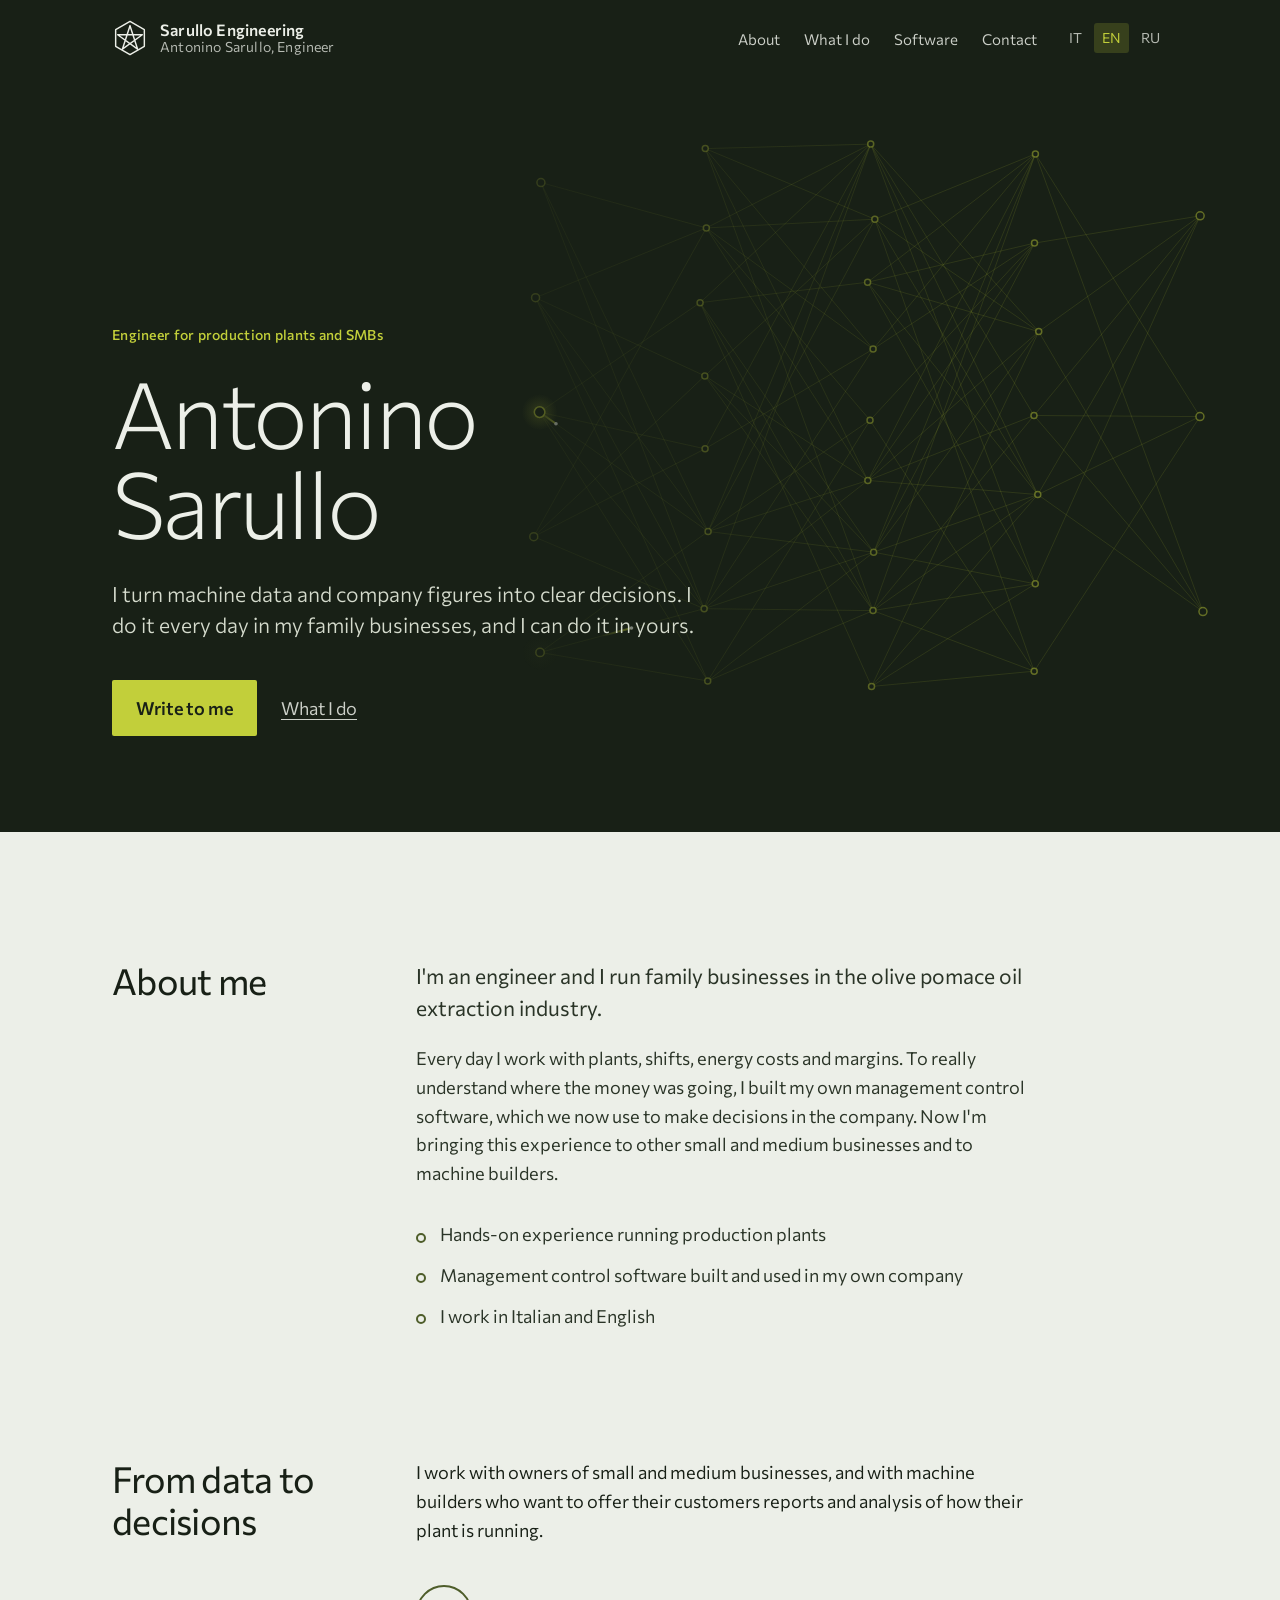
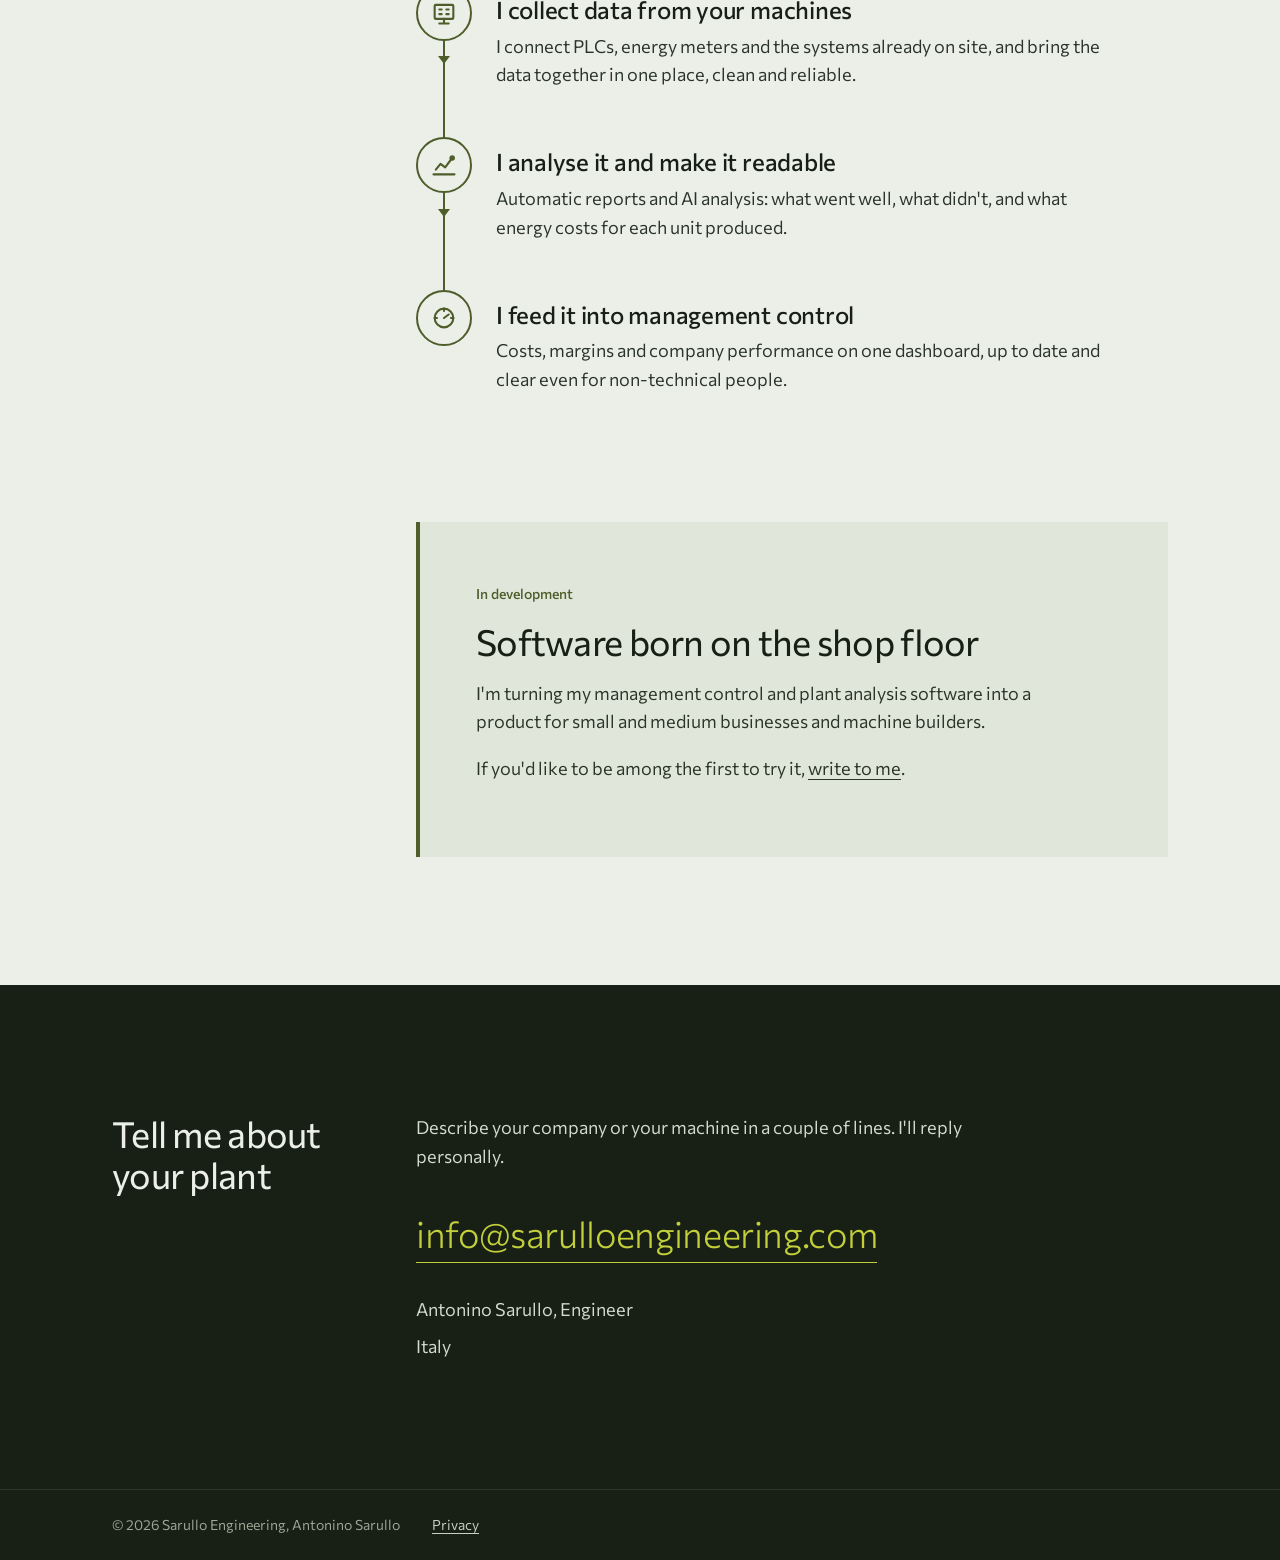
==== index.html @ ed88545b "Struttura iniziale del sito trilingue (it/en/ru) HTML, CSS e JS puri: home a pagina unica e privacy " ====
<!doctype html>
<html lang="en">
<head>
  <meta charset="utf-8">
  <meta name="viewport" content="width=device-width, initial-scale=1">
  <title>Sarullo Engineering</title>
  <meta name="robots" content="noindex, follow">
  <link rel="alternate" hreflang="it" href="https://sarulloengineering.com/it/">
  <link rel="alternate" hreflang="en" href="https://sarulloengineering.com/en/">
  <link rel="alternate" hreflang="ru" href="https://sarulloengineering.com/ru/">
  <link rel="alternate" hreflang="x-default" href="https://sarulloengineering.com/en/">
  <link rel="icon" href="/assets/img/favicon.svg" type="image/svg+xml">
  <script>
    // Sceglie la lingua: prima quella scelta dal visitatore, poi quella del browser.
    (function () {
      var supported = ['it', 'en', 'ru'];
      var lang = null;
      try { lang = localStorage.getItem('se-lang'); } catch (e) {}
      if (supported.indexOf(lang) === -1) {
        var prefs = navigator.languages || [navigator.language || 'en'];
        for (var i = 0; i < prefs.length && !lang; i++) {
          var code = String(prefs[i]).slice(0, 2).toLowerCase();
          if (supported.indexOf(code) !== -1) lang = code;
        }
      }
      if (supported.indexOf(lang) === -1) lang = 'en';
      location.replace('/' + lang + '/' + location.hash);
    })();
  </script>
  <style>
    body { font-family: system-ui, sans-serif; background: #182016; color: #ECEFE8; display: grid; place-items: center; min-height: 100vh; margin: 0; }
    a { color: #C2CF3A; margin: 0 .75rem; font-size: 1.125rem; }
  </style>
</head>
<body>
  <p>
    <a href="/it/" hreflang="it" lang="it">Italiano</a>
    <a href="/en/" hreflang="en" lang="en">English</a>
    <a href="/ru/" hreflang="ru" lang="ru">Русский</a>
  </p>
</body>
</html>
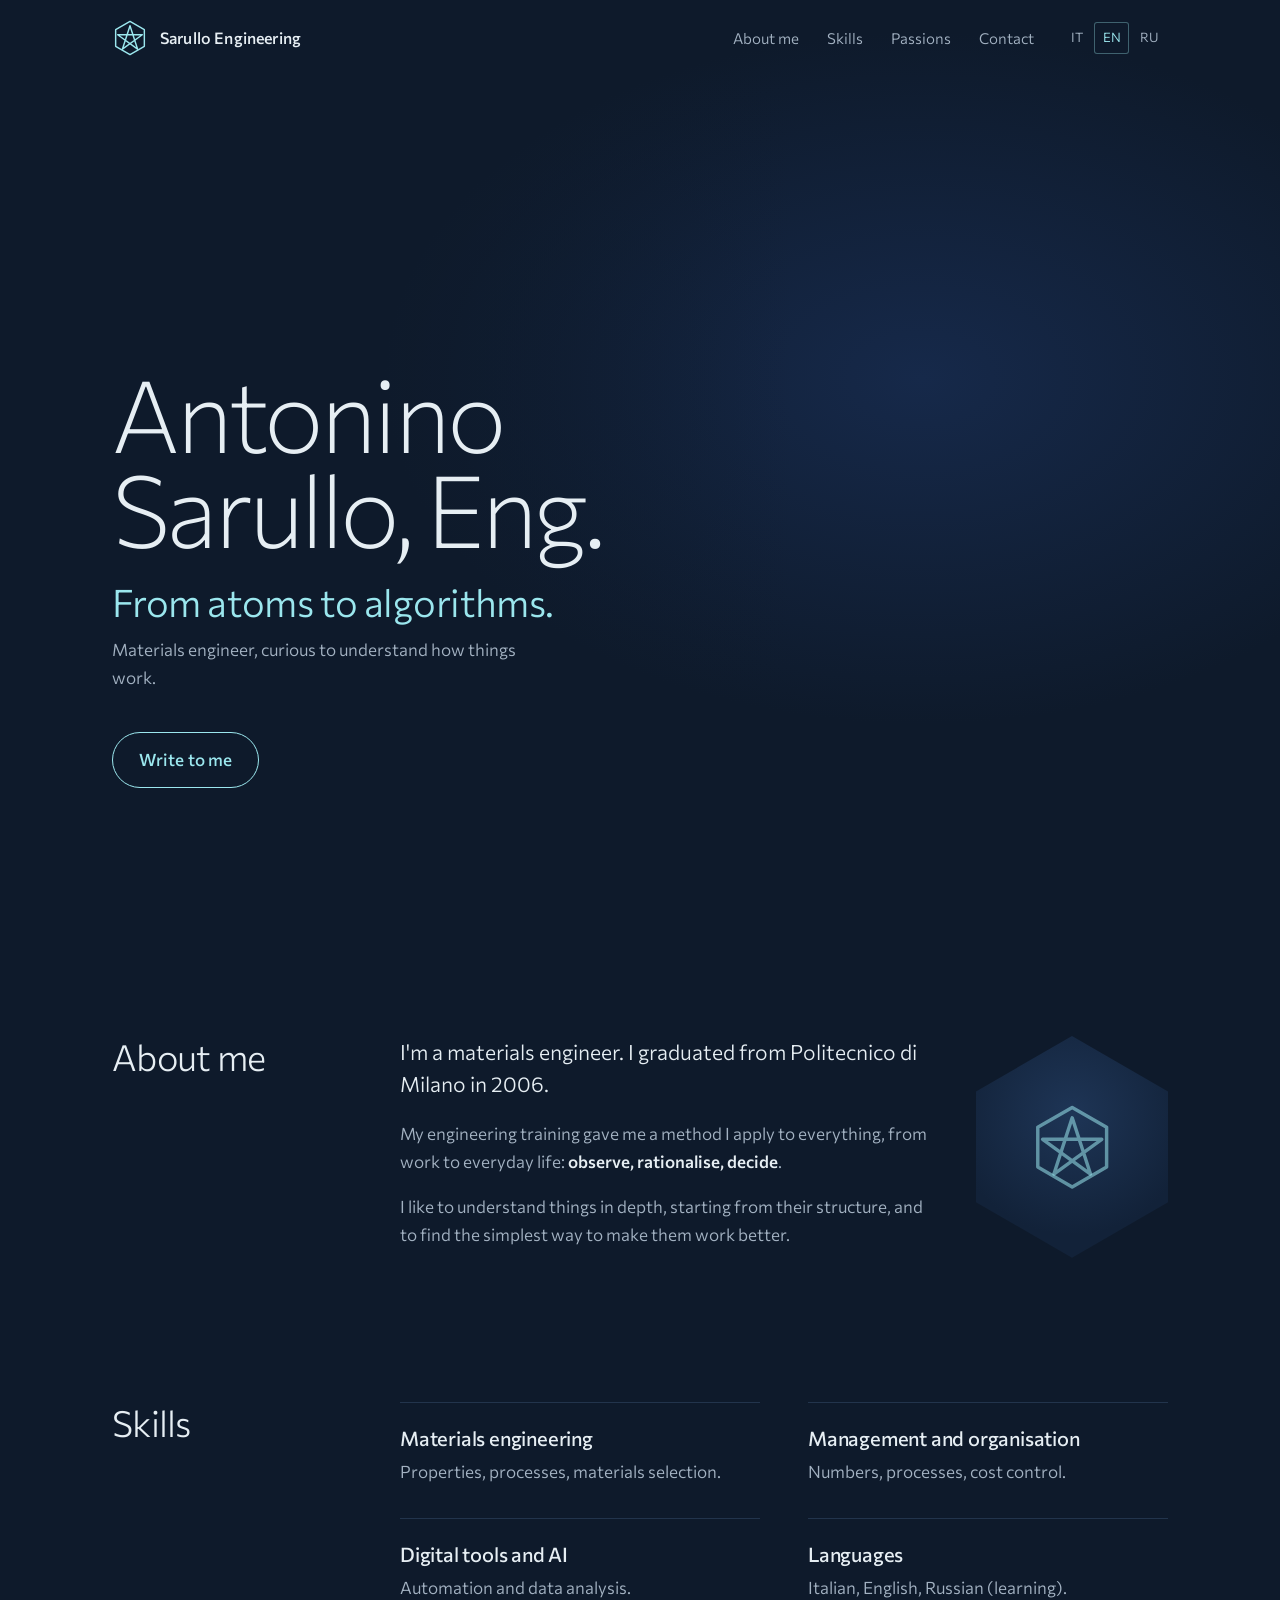
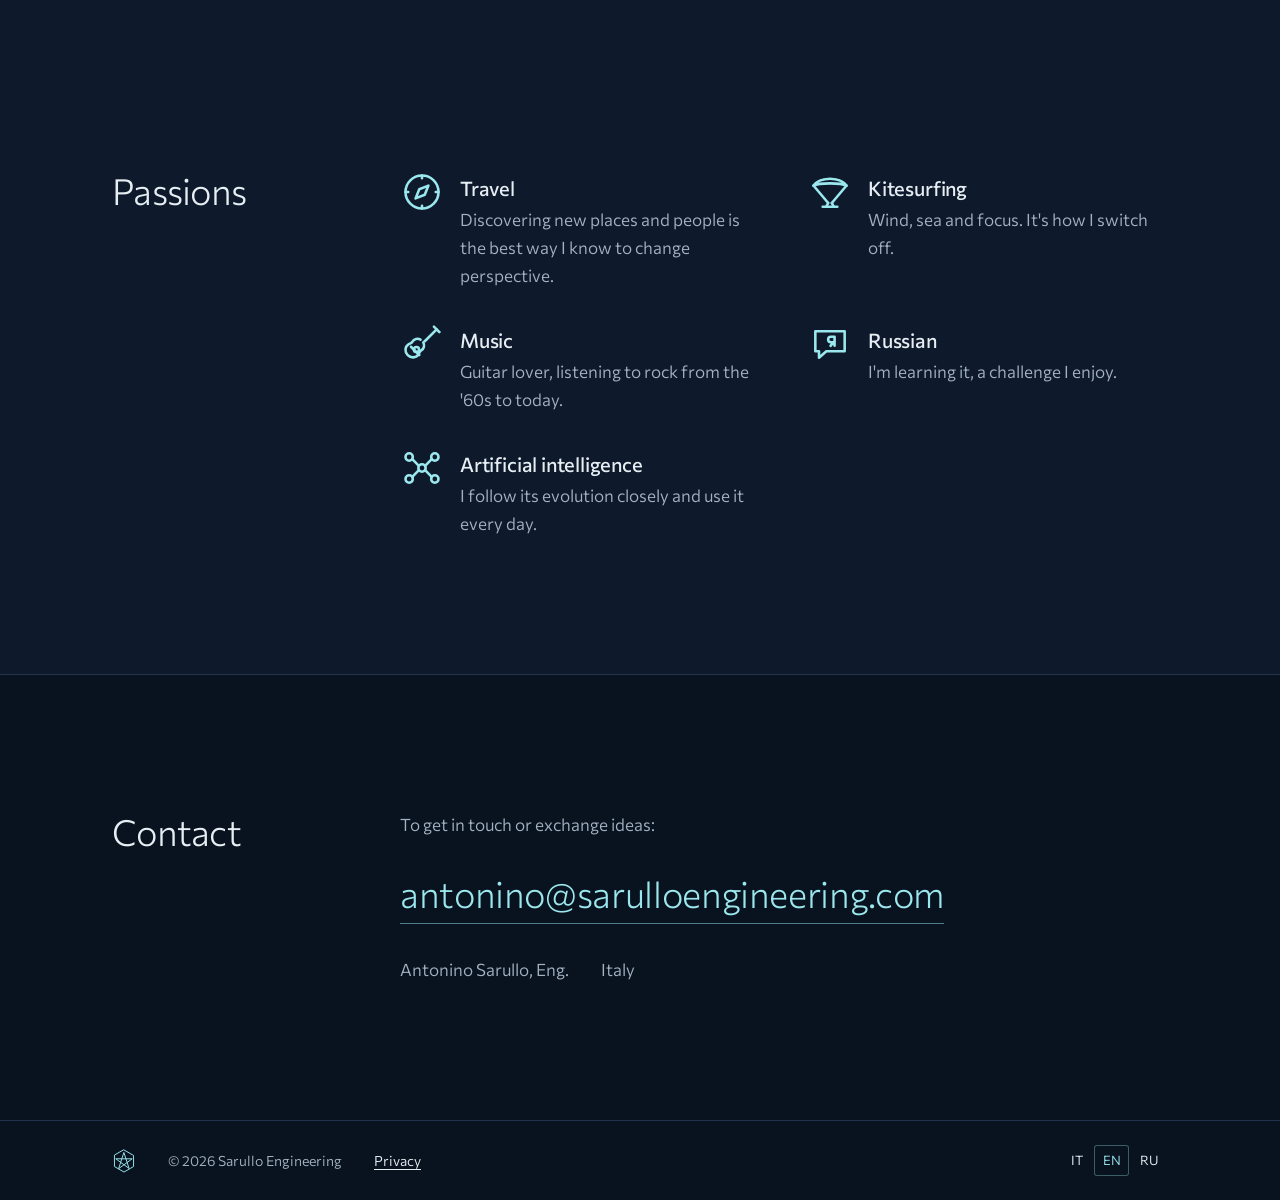
==== commit a01a0153: "Nuovi contenuti e nuova grafica: presentazione personale, animazione reticolo → rete neurale → logo " ====
--- a/index.html
+++ b/index.html
@@ -28,8 +28,8 @@
     })();
   </script>
   <style>
-    body { font-family: system-ui, sans-serif; background: #182016; color: #ECEFE8; display: grid; place-items: center; min-height: 100vh; margin: 0; }
-    a { color: #C2CF3A; margin: 0 .75rem; font-size: 1.125rem; }
+    body { font-family: system-ui, sans-serif; background: #0E1A2B; color: #E6EEF3; display: grid; place-items: center; min-height: 100vh; margin: 0; }
+    a { color: #9BE7EE; margin: 0 .75rem; font-size: 1.125rem; }
   </style>
 </head>
 <body>
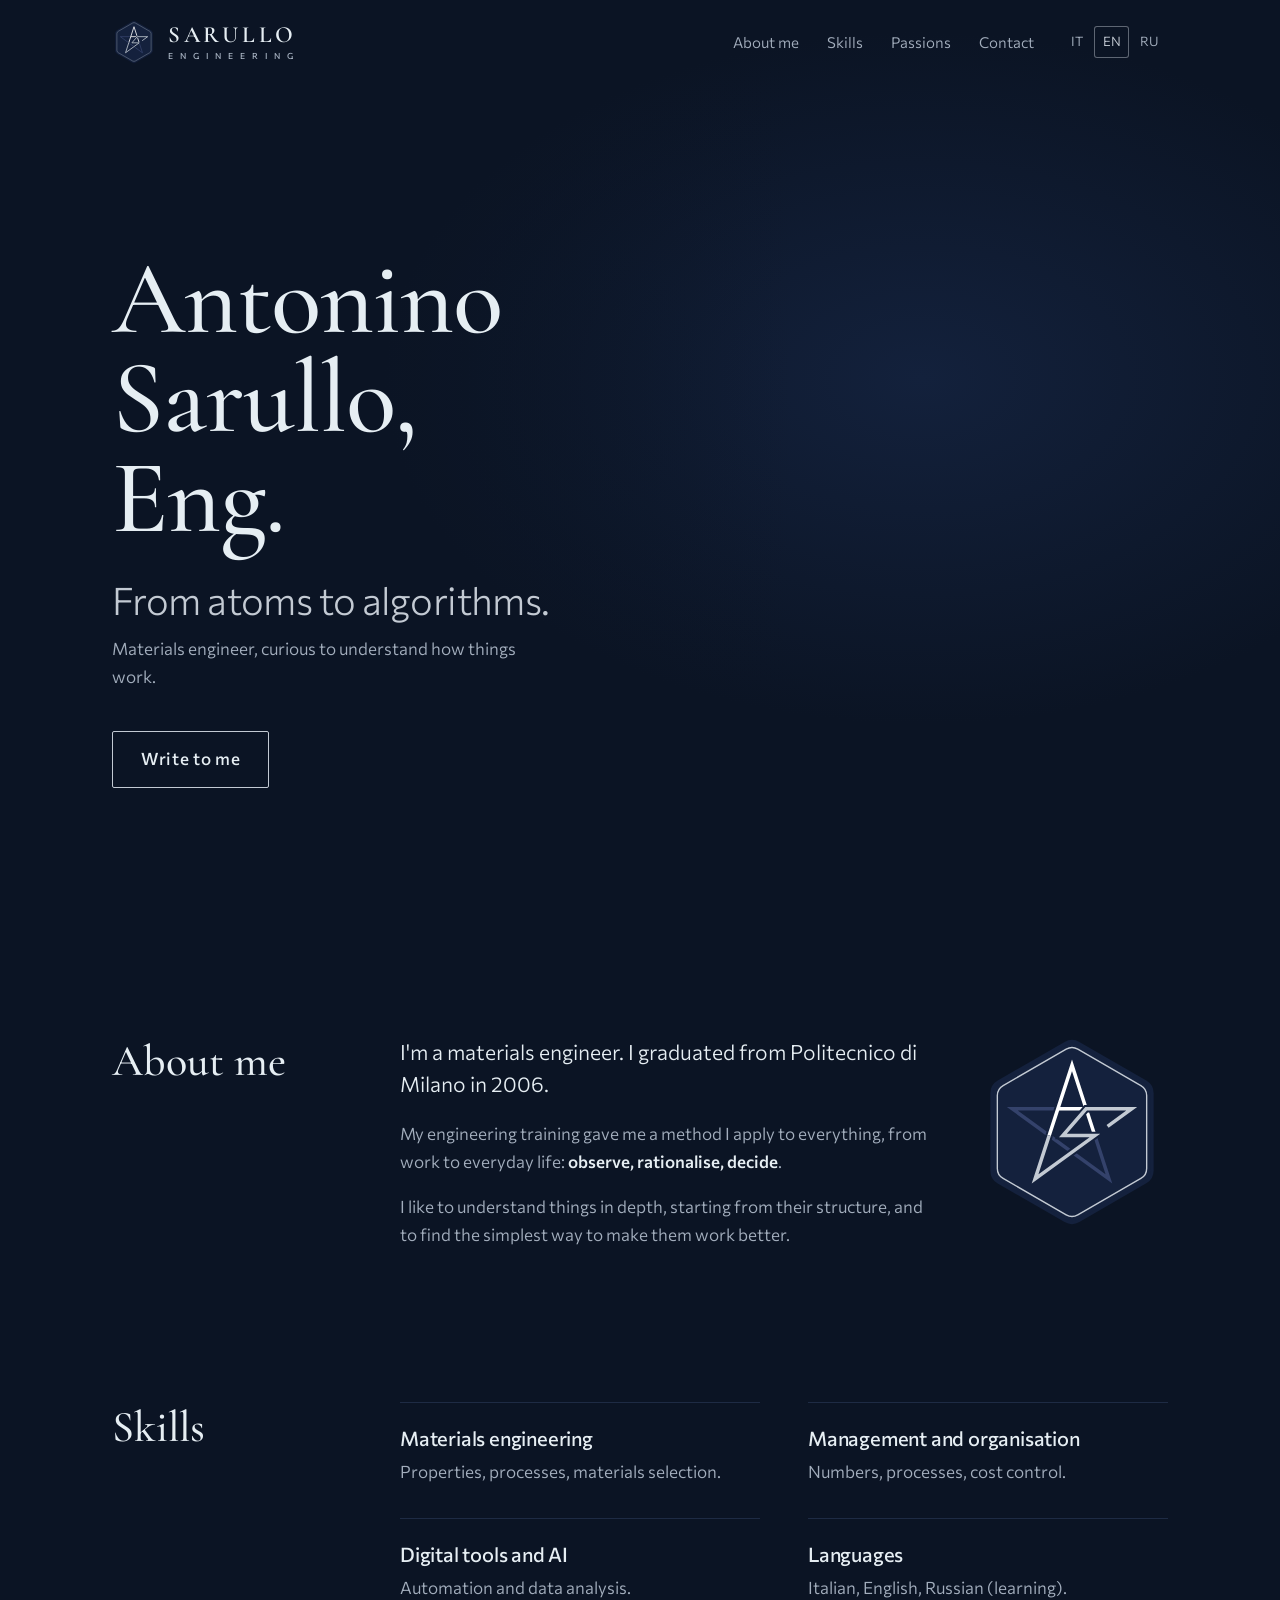
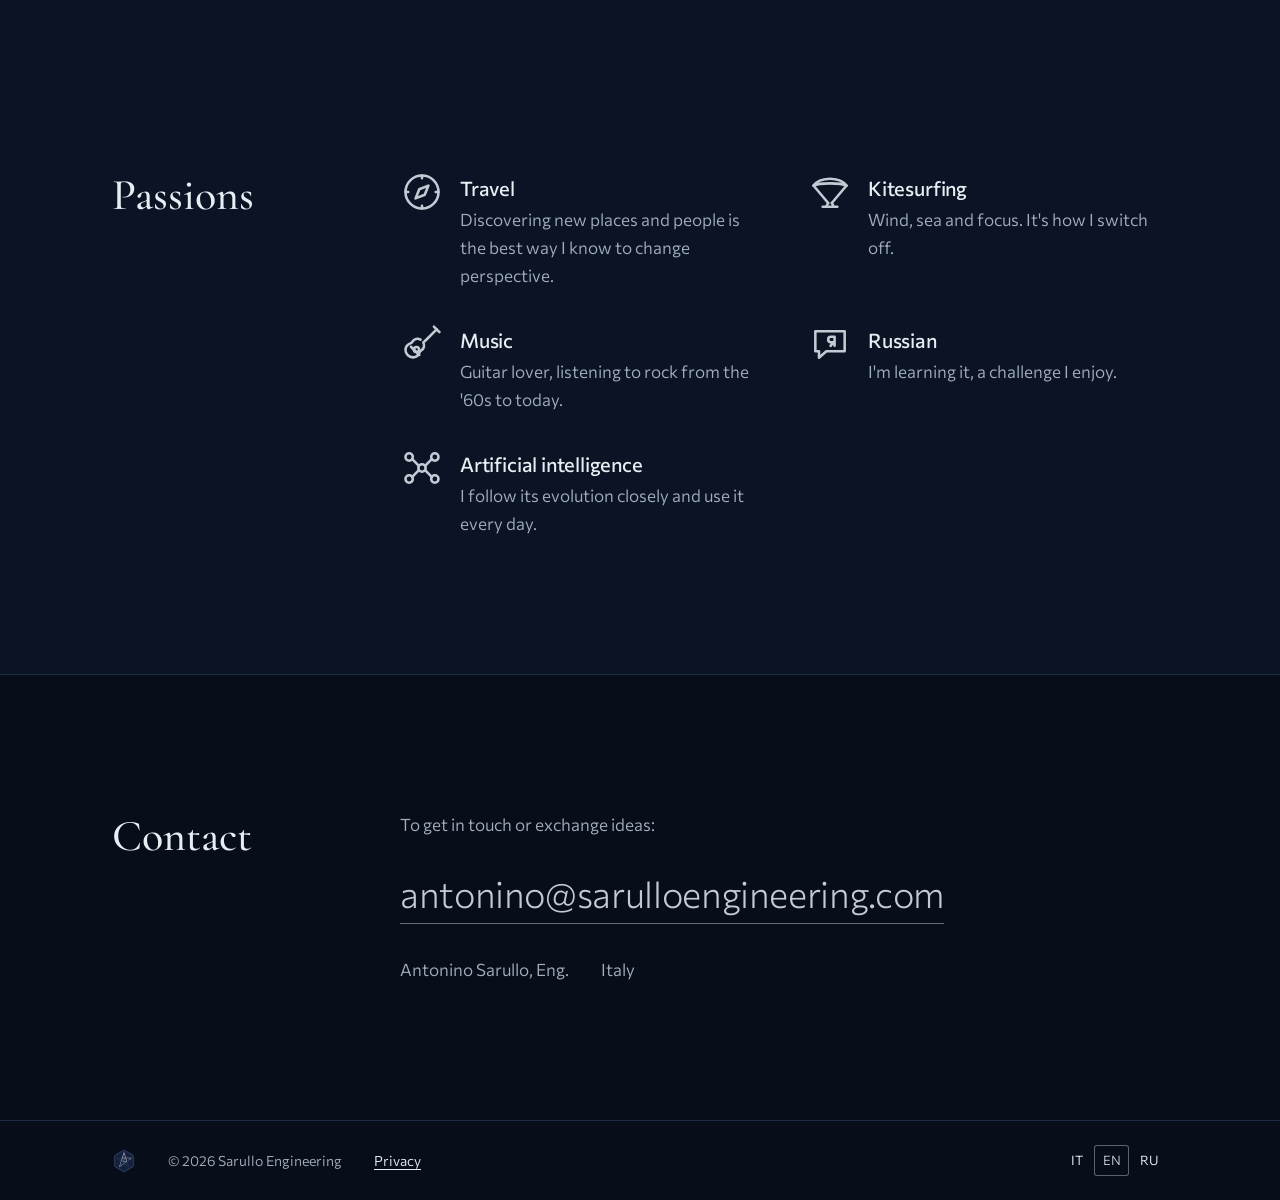
==== commit 16a3ecd9: "Nuovo marchio: bullone navy con filo d'argento, favicon essenziale, kit del marchio - Logo principal" ====
--- a/index.html
+++ b/index.html
@@ -10,6 +10,8 @@
   <link rel="alternate" hreflang="ru" href="https://sarulloengineering.com/ru/">
   <link rel="alternate" hreflang="x-default" href="https://sarulloengineering.com/en/">
   <link rel="icon" href="/assets/img/favicon.svg" type="image/svg+xml">
+  <link rel="icon" href="/assets/img/favicon-32.png" sizes="32x32" type="image/png">
+  <link rel="apple-touch-icon" href="/assets/img/apple-touch-icon.png">
   <script>
     // Sceglie la lingua: prima quella scelta dal visitatore, poi quella del browser.
     (function () {
@@ -28,8 +30,8 @@
     })();
   </script>
   <style>
-    body { font-family: system-ui, sans-serif; background: #0E1A2B; color: #E6EEF3; display: grid; place-items: center; min-height: 100vh; margin: 0; }
-    a { color: #9BE7EE; margin: 0 .75rem; font-size: 1.125rem; }
+    body { font-family: system-ui, sans-serif; background: #0B1424; color: #EEF1F5; display: grid; place-items: center; min-height: 100vh; margin: 0; }
+    a { color: #C3CAD3; margin: 0 .75rem; font-size: 1.125rem; }
   </style>
 </head>
 <body>
